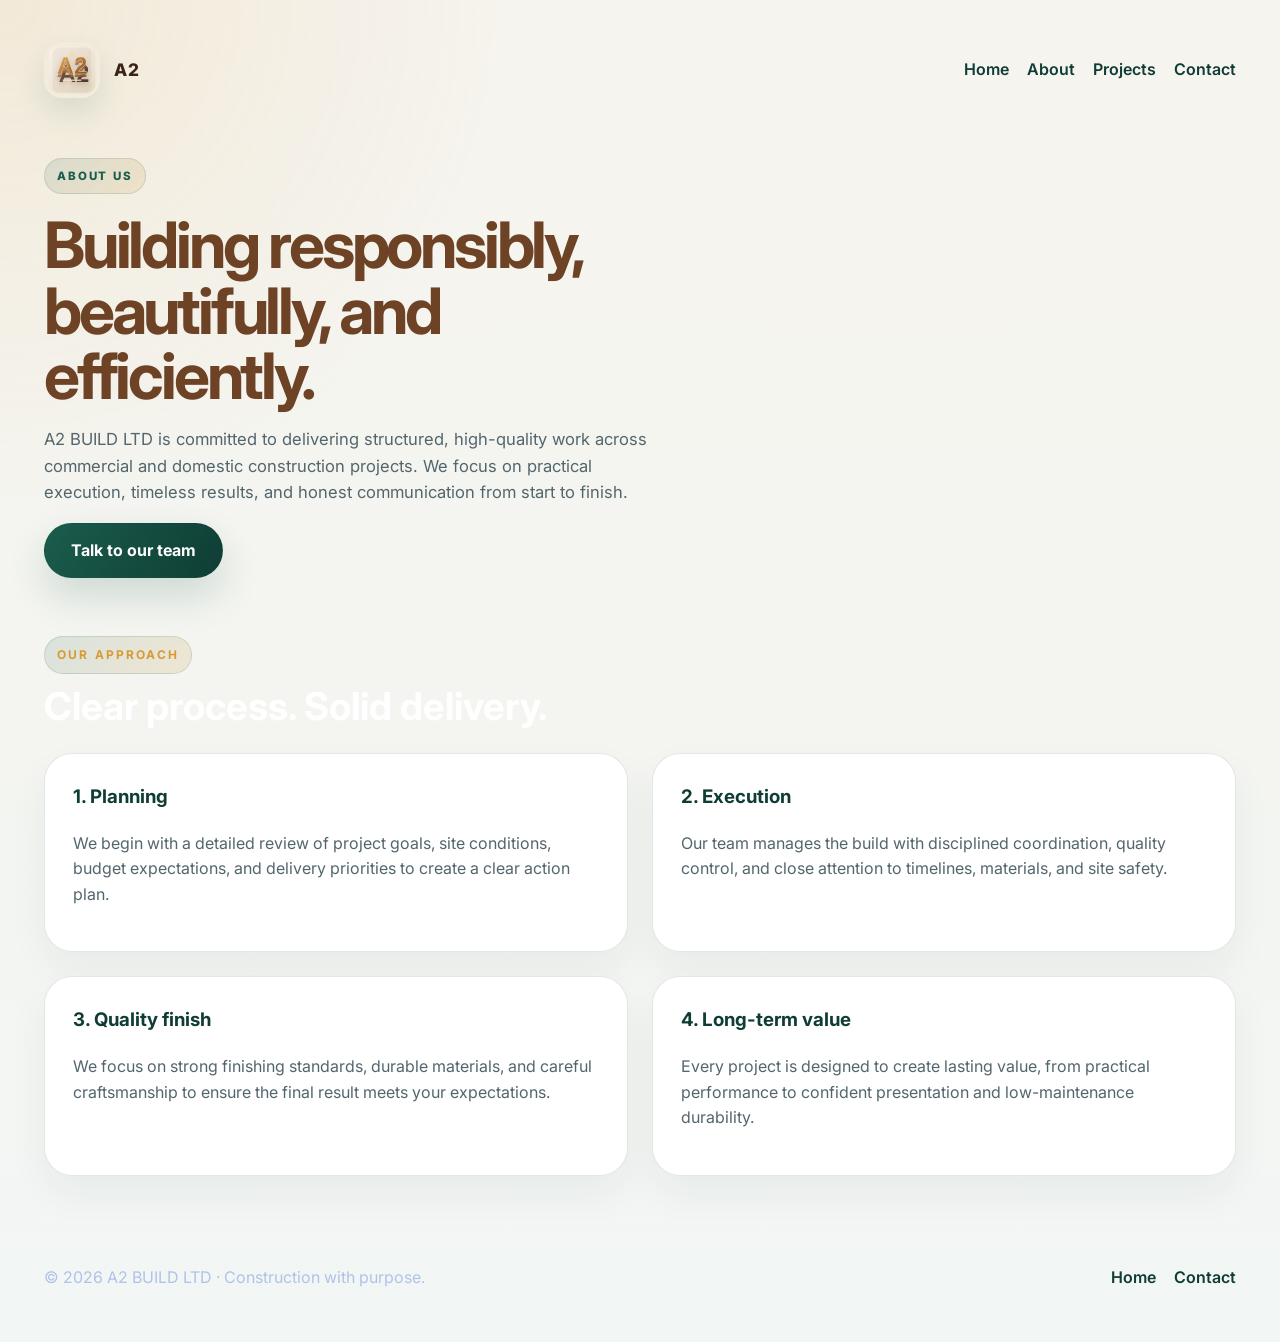
==== about.html @ e1985a69 "Initial commit for A2 BUILD LTD" ====
<!DOCTYPE html>
<html lang="en">
<head>
  <meta charset="UTF-8" />
  <meta name="viewport" content="width=device-width, initial-scale=1.0" />
  <title>About | A2 BUILD LTD</title>
  <meta name="description" content="Learn about A2 BUILD LTD and our construction approach." />
  <link rel="preconnect" href="https://fonts.googleapis.com" />
  <link rel="preconnect" href="https://fonts.gstatic.com" crossorigin />
  <link href="https://fonts.googleapis.com/css2?family=Inter:wght@400;500;600;700;800&display=swap" rel="stylesheet" />
  <link rel="stylesheet" href="styles.css" />
</head>
<body>
  <div class="page-shell">
    <header class="site-header">
      <a class="brand" href="index.html" aria-label="A2 home">
        <img src="assets/logo.svg" alt="A2 logo" class="brand-mark" />
        <span>A2</span>
      </a>
      <nav class="site-nav">
        <a href="index.html">Home</a>
        <a href="about.html">About</a>
        <a href="suggestions.html">Projects</a>
        <a href="contact.html">Contact</a>
      </nav>
    </header>

    <main>
      <section class="hero-section hero-small">
        <div class="hero-copy">
          <span class="eyebrow">About us</span>
          <h1>Building responsibly, beautifully, and efficiently.</h1>
          <p>A2 BUILD LTD is committed to delivering structured, high-quality work across commercial and domestic construction projects. We focus on practical execution, timeless results, and honest communication from start to finish.</p>
          <a class="btn btn-primary" href="contact.html">Talk to our team</a>
        </div>
      </section>

      <section class="projects-section">
        <div class="section-header">
          <span>Our approach</span>
          <h2>Clear process. Solid delivery.</h2>
        </div>
        <div class="story-grid">
          <article class="story-card">
            <h3>1. Planning</h3>
            <p>We begin with a detailed review of project goals, site conditions, budget expectations, and delivery priorities to create a clear action plan.</p>
          </article>
          <article class="story-card">
            <h3>2. Execution</h3>
            <p>Our team manages the build with disciplined coordination, quality control, and close attention to timelines, materials, and site safety.</p>
          </article>
          <article class="story-card">
            <h3>3. Quality finish</h3>
            <p>We focus on strong finishing standards, durable materials, and careful craftsmanship to ensure the final result meets your expectations.</p>
          </article>
          <article class="story-card">
            <h3>4. Long-term value</h3>
            <p>Every project is designed to create lasting value, from practical performance to confident presentation and low-maintenance durability.</p>
          </article>
        </div>
      </section>
    </main>

    <footer class="site-footer">
      <p>&copy; 2026 A2 BUILD LTD · Construction with purpose.</p>
      <div class="footer-links">
        <a href="index.html">Home</a>
        <a href="contact.html">Contact</a>
      </div>
    </footer>
  </div>
  <script src="script.js"></script>
</body>
</html>
---- styles.css ----
:root {
  color-scheme: light;
  font-family: 'Inter', sans-serif;
  color: #1f2b2d;
  background: #f5f1e7;
  --bg: #f7f4ee;
  --bg-soft: #eef4f1;
  --surface: #ffffff;
  --surface-alt: #f0f5f2;
  --surface-strong: #edf3f1;
  --border: rgba(26, 69, 52, 0.12);
  --primary: #1a5d4c;
  --primary-dark: #0f3d35;
  --primary-soft: #dfeee8;
  --accent: #d79a34;
  --accent-soft: #f5e5bf;
  --heading: #6d4225;
  --heading-deep: #3b2416;
  --text: #1f2b2d;
  --text-muted: #53666d;
  --shadow: rgba(18, 36, 31, 0.08);
}

* {
  box-sizing: border-box;
}

html {
  scroll-behavior: smooth;
}

body {
  margin: 0;
  min-height: 100vh;
  line-height: 1.6;
  background:
    radial-gradient(circle at top left, rgba(215, 154, 52, 0.12), transparent 28%),
    linear-gradient(180deg, #f6f4ee 0%, #f2f6f4 100%);
  color: var(--text-muted);
}

img {
  max-width: 100%;
  display: block;
}

.page-shell {
  max-width: 1240px;
  margin: 0 auto;
  padding: 24px 24px 36px;
}

.site-header {
  display: flex;
  align-items: center;
  justify-content: space-between;
  gap: 24px;
  padding: 18px 0 12px;
}

.brand {
  display: inline-flex;
  align-items: center;
  gap: 14px;
  text-decoration: none;
  color: var(--heading-deep);
  font-size: 1.08rem;
  font-weight: 800;
  letter-spacing: 0.04em;
}

.brand-mark {
  width: 56px;
  height: 56px;
  border-radius: 18px;
  box-shadow: 0 14px 30px rgba(26, 93, 76, 0.12);
}

.site-nav {
  display: flex;
  align-items: center;
  gap: 18px;
  flex-wrap: wrap;
}

.site-nav a,
.footer-links a {
  position: relative;
  color: var(--primary-dark);
  text-decoration: none;
  font-weight: 600;
  transition: color 0.2s ease;
}

.site-nav a::after,
.footer-links a::after {
  content: "";
  position: absolute;
  left: 0;
  bottom: -6px;
  width: 100%;
  height: 2px;
  background: linear-gradient(90deg, var(--primary), var(--accent));
  transform: scaleX(0);
  transform-origin: left;
  transition: transform 0.25s ease;
}

.site-nav a:hover::after,
.footer-links a:hover::after,
.site-nav a:hover,
.footer-links a:hover {
  color: var(--primary);
}

.site-nav a:hover::after,
.footer-links a:hover::after {
  transform: scaleX(1);
}

.hero-section {
  display: grid;
  grid-template-columns: 1.08fr 0.92fr;
  gap: 34px;
  align-items: center;
  padding: 70px 0 40px;
}

.hero-small {
  padding-top: 48px;
}

.hero-copy {
  max-width: 620px;
}

.eyebrow {
  display: inline-flex;
  align-items: center;
  gap: 10px;
  padding: 8px 12px;
  border-radius: 999px;
  background: linear-gradient(135deg, rgba(26, 93, 76, 0.12), rgba(215, 154, 52, 0.15));
  border: 1px solid rgba(26, 93, 76, 0.14);
  color: var(--primary);
  font-size: 0.72rem;
  text-transform: uppercase;
  letter-spacing: 0.16em;
  font-weight: 800;
}

.hero-copy h1 {
  margin: 18px 0 18px;
  font-size: clamp(2.6rem, 5vw, 4.4rem);
  line-height: 1.02;
  letter-spacing: -0.05em;
  color: var(--heading);
}

.hero-copy p {
  color: var(--text-muted);
  max-width: 620px;
  font-size: 1.04rem;
}

.hero-actions {
  display: flex;
  flex-wrap: wrap;
  gap: 16px;
  margin-top: 28px;
}

.btn {
  display: inline-flex;
  align-items: center;
  justify-content: center;
  min-height: 50px;
  padding: 14px 26px;
  border-radius: 999px;
  text-decoration: none;
  font-weight: 700;
  transition: transform 0.2s ease, box-shadow 0.2s ease;
  border: 1px solid transparent;
}

.btn:hover {
  transform: translateY(-2px);
}

.btn-primary {
  background: linear-gradient(120deg, var(--primary) 0%, var(--primary-dark) 100%);
  color: #ffffff;
  box-shadow: 0 18px 38px rgba(26, 93, 76, 0.18);
}

.btn-outline {
  background: #ffffff;
  border-color: rgba(26, 93, 76, 0.18);
  color: var(--primary-dark);
}

.hero-trust {
  display: flex;
  flex-wrap: wrap;
  gap: 18px;
  margin: 28px 0 0;
  padding: 0;
  list-style: none;
}

.hero-trust li {
  position: relative;
  color: var(--primary-dark);
  padding-left: 18px;
  font-weight: 600;
}

.hero-trust li::before {
  content: "";
  position: absolute;
  left: 0;
  top: 11px;
  width: 8px;
  height: 8px;
  border-radius: 50%;
  background: linear-gradient(180deg, var(--primary), var(--accent));
}

.hero-visual {
  display: flex;
  justify-content: center;
  perspective: 1200px;
}

.hero-visual img {
  width: 100%;
  height: 100%;
  object-fit: cover;
  border-radius: 32px;
  box-shadow: 0 28px 64px rgba(18, 35, 31, 0.12);
}

.showcase-card {
  position: relative;
  width: min(430px, 100%);
  min-height: 460px;
  border-radius: 32px;
  background: linear-gradient(180deg, rgba(255,255,255,0.8), rgba(239,243,240,0.9));
  border: 1px solid rgba(26, 93, 76, 0.08);
  box-shadow: 0 24px 70px rgba(20, 42, 33, 0.09);
  overflow: hidden;
  transform-style: preserve-3d;
  transition: transform 0.25s ease;
}

.showcase-card::before {
  content: "";
  position: absolute;
  inset: 18px;
  border-radius: 24px;
  border: 1px solid rgba(26, 93, 76, 0.14);
  transform: translateZ(25px);
}

.panel-header {
  display: flex;
  align-items: center;
  gap: 10px;
  padding: 22px 26px 0;
  color: var(--primary-dark);
  font-weight: 600;
}

.status-dot {
  width: 10px;
  height: 10px;
  border-radius: 50%;
  background: linear-gradient(180deg, var(--primary), var(--accent));
  box-shadow: 0 0 18px rgba(26, 93, 76, 0.35);
}

.office-visual {
  position: relative;
  height: 280px;
  margin: 20px 18px 0;
  border-radius: 28px;
  overflow: hidden;
  transform: translateZ(48px);
  background: linear-gradient(135deg, rgba(31, 86, 67, 0.12), rgba(215, 154, 52, 0.14));
}

.office-visual::before {
  content: "";
  position: absolute;
  inset: 0;
  background: url('https://images.unsplash.com/photo-1504307651254-35680f356dfd?auto=format&fit=crop&w=900&q=80') center/cover no-repeat;
  filter: saturate(0.9) contrast(1.1);
}

.building-glow {
  position: absolute;
  inset: 6% 12% 12%;
  border-radius: 20px;
  background: linear-gradient(180deg, rgba(26, 93, 76, 0.12), rgba(215, 154, 52, 0.1));
  filter: blur(18px);
}

.info-strip {
  display: grid;
  grid-template-columns: repeat(2, minmax(0, 1fr));
  gap: 12px;
  padding: 20px 26px 28px;
  transform: translateZ(56px);
}

.info-strip div {
  padding: 14px 16px;
  border-radius: 18px;
  background: rgba(255,255,255,0.7);
  border: 1px solid rgba(26, 93, 76, 0.08);
}

.info-strip small {
  display: block;
  color: var(--text-muted);
  margin-bottom: 6px;
}

.info-strip strong {
  color: var(--primary-dark);
  font-size: 1.05rem;
}

.stats-grid,
.info-grid,
.card-grid,
.suggestion-grid {
  display: grid;
  gap: 24px;
}

.stats-grid {
  grid-template-columns: repeat(3, minmax(200px, 1fr));
  margin: 20px 0 30px;
}

.stats-grid article {
  display: flex;
  flex-direction: column;
  justify-content: center;
  min-height: 160px;
  border-radius: 28px;
  background: linear-gradient(180deg, rgba(255,255,255,0.95), rgba(240,245,242,0.9));
  border: 1px solid var(--border);
  box-shadow: 0 12px 30px rgba(18, 36, 31, 0.05);
  padding: 28px 22px;
}

.stats-grid strong {
  font-size: clamp(2rem, 3vw, 2.8rem);
  color: var(--primary-dark);
  line-height: 1.1;
}

.stats-grid span {
  color: var(--text-muted);
  margin-top: 8px;
}

.info-grid {
  grid-template-columns: repeat(3, minmax(220px, 1fr));
  margin: 16px 0 52px;
}

.info-grid article,
.feature-card,
.contact-card,
.form-card,
.address-card,
.project-card {
  background: var(--surface);
  border: 1px solid var(--border);
  border-radius: 28px;
  padding: 28px;
  box-shadow: 0 18px 40px rgba(18, 36, 31, 0.05);
}

.info-grid h2,
.feature-card h3,
.address-card h3,
.contact-card h3,
.project-card h3 {
  margin: 0 0 12px;
  color: var(--heading);
}

.info-grid p,
.feature-card p,
.address-card p,
.contact-card p,
.project-card p {
  color: var(--text-muted);
}

.services-section,
.form-section,
.projects-section {
  padding-top: 18px;
}

.section-header {
  margin-bottom: 26px;
}

.section-header span {
  display: inline-block;
  padding: 8px 12px;
  margin-bottom: 12px;
  border-radius: 999px;
  background: linear-gradient(135deg, rgba(26, 93, 76, 0.12), rgba(215, 154, 52, 0.16));
  border: 1px solid rgba(26, 93, 76, 0.14);
  color: var(--primary);
  text-transform: uppercase;
  letter-spacing: 0.16em;
  font-weight: 800;
  font-size: 0.72rem;
}

.section-header h2 {
  margin: 0;
  color: var(--heading);
  font-size: clamp(2rem, 3vw, 2.6rem);
  line-height: 1.08;
}

.card-grid {
  grid-template-columns: repeat(2, minmax(260px, 1fr));
}

.feature-card {
  position: relative;
  overflow: hidden;
}

.feature-card::before {
  content: "";
  position: absolute;
  inset: 0;
  background: linear-gradient(135deg, rgba(26, 93, 76, 0.03), transparent 55%);
}

.feature-card > * {
  position: relative;
  z-index: 1;
}

.icon {
  display: inline-flex;
  align-items: center;
  justify-content: center;
  width: 52px;
  height: 52px;
  border-radius: 16px;
  background: linear-gradient(135deg, rgba(26, 93, 76, 0.08), rgba(215, 154, 52, 0.12));
  color: var(--primary);
  font-size: 0.9rem;
  font-weight: 800;
  margin-bottom: 18px;
}

.showcase-panel {
  display: grid;
  grid-template-columns: 1.1fr 0.9fr;
  gap: 26px;
  margin-top: 52px;
  align-items: center;
}

.showcase-copy {
  padding: 16px 0;
}

.showcase-copy h2 {
  color: var(--heading);
  font-size: clamp(2rem, 3vw, 2.9rem);
  margin: 14px 0 18px;
  line-height: 1.08;
}

.showcase-copy p,
.showcase-copy li {
  color: var(--text-muted);
}

.showcase-copy ul {
  margin: 20px 0 0;
  padding-left: 22px;
  display: grid;
  gap: 10px;
}

.address-card {
  background: linear-gradient(180deg, rgba(255,255,255,0.95), rgba(240,245,242,0.98));
}

.mini-detail {
  display: grid;
  gap: 6px;
  margin-top: 18px;
  padding-top: 18px;
  border-top: 1px solid rgba(26, 93, 76, 0.08);
}

.mini-detail span {
  color: var(--text-muted);
  font-size: 0.8rem;
  text-transform: uppercase;
  letter-spacing: 0.14em;
}

.mini-detail strong {
  color: var(--primary-dark);
  font-size: 0.98rem;
}

label {
  display: block;
  margin-bottom: 10px;
  font-weight: 600;
  color: var(--primary-dark);
}

input,
select,
textarea {
  width: 100%;
  padding: 14px 16px;
  border-radius: 18px;
  border: 1px solid rgba(26, 93, 76, 0.12);
  background: rgba(255,255,255,0.8);
  color: var(--text);
  outline: none;
  font: inherit;
  margin-bottom: 18px;
}

input::placeholder,
textarea::placeholder {
  color: rgba(83, 102, 109, 0.75);
}

input:focus,
select:focus,
textarea:focus {
  border-color: rgba(26, 93, 76, 0.4);
  box-shadow: 0 0 0 4px rgba(26, 93, 76, 0.08);
}

.form-card {
  max-width: 740px;
}

.contact-card {
  margin-top: 28px;
}

.contact-card ul {
  list-style: none;
  padding: 0;
  margin: 20px 0 0;
  display: grid;
  gap: 12px;
}

.contact-card li {
  color: var(--text-muted);
}

.form-status {
  min-height: 20px;
  margin-top: 10px;
  color: var(--primary);
}

.project-card {
  overflow: hidden;
  padding: 0;
}

.project-image {
  width: 100%;
  height: 230px;
  background-size: cover;
  background-position: center;
}

.project-card .project-body {
  padding: 24px 24px 28px;
}

.project-card .meta {
  display: inline-block;
  padding: 8px 12px;
  border-radius: 999px;
  background: var(--primary-soft);
  color: var(--primary-dark);
  font-size: 0.72rem;
  font-weight: 700;
  letter-spacing: 0.1em;
  text-transform: uppercase;
  margin-bottom: 14px;
}

.project-grid {
  display: grid;
  grid-template-columns: repeat(3, minmax(220px, 1fr));
  gap: 24px;
}

.story-grid {
  display: grid;
  grid-template-columns: repeat(2, minmax(240px, 1fr));
  gap: 24px;
}

.story-card {
  background: var(--surface);
  border: 1px solid var(--border);
  border-radius: 28px;
  padding: 28px;
  box-shadow: 0 18px 40px rgba(18, 36, 31, 0.05);
}

.story-card h3 {
  color: var(--primary-dark);
  margin-top: 0;
}

.site-footer {
  display: flex;
  flex-wrap: wrap;
  justify-content: space-between;
  align-items: center;
  gap: 18px;
  padding-top: 26px;
  margin-top: 46px;
  border-top: 1px solid rgba(26, 93, 76, 0.08);
  color: var(--text-muted);
}

.footer-links {
  display: flex;
  gap: 18px;
}

@media (max-width: 960px) {
  .hero-section,
  .showcase-panel {
    grid-template-columns: 1fr;
  }

  .stats-grid,
  .info-grid,
  .card-grid,
  .suggestion-grid,
  .project-grid,
  .story-grid {
    grid-template-columns: 1fr;
  }

  .site-header {
    flex-direction: column;
    align-items: flex-start;
  }
}

@media (max-width: 680px) {
  .page-shell {
    padding: 20px 18px 32px;
  }

  .hero-copy h1 {
    font-size: 2.5rem;
  }

  .site-nav,
  .hero-actions {
    flex-direction: column;
    align-items: flex-start;
  }

  .btn {
    width: 100%;
  }
}

.office-visual {
  position: relative;
  height: 280px;
  margin: 20px 18px 0;
  border-radius: 28px;
  background: radial-gradient(circle at center, rgba(90, 200, 255, 0.18), rgba(7, 17, 31, 0.6) 40%, rgba(7, 17, 31, 0.9));
  overflow: hidden;
  transform: translateZ(48px);
}

.building-glow {
  position: absolute;
  inset: 6% 12% 12%;
  border-radius: 20px;
  background: linear-gradient(180deg, rgba(125, 143, 255, 0.18), rgba(140, 232, 209, 0.08));
  filter: blur(18px);
}

.building-block {
  position: absolute;
  bottom: 16%;
  width: 24%;
  border-radius: 18px 18px 12px 12px;
  background: linear-gradient(180deg, rgba(154, 184, 255, 0.7), rgba(20, 38, 62, 0.96));
  box-shadow: inset 0 0 25px rgba(255, 255, 255, 0.08), 0 20px 35px rgba(0, 0, 0, 0.28);
}

.block-a {
  left: 18%;
  height: 48%;
}

.block-b {
  left: 38%;
  height: 62%;
  background: linear-gradient(180deg, rgba(112, 238, 218, 0.78), rgba(20, 38, 62, 0.96));
}

.block-c {
  left: 58%;
  height: 52%;
}

.info-strip {
  display: grid;
  grid-template-columns: repeat(2, minmax(0, 1fr));
  gap: 12px;
  padding: 20px 26px 28px;
  transform: translateZ(56px);
}

.info-strip div {
  padding: 14px 16px;
  border-radius: 18px;
  background: rgba(255, 255, 255, 0.04);
  border: 1px solid rgba(255, 255, 255, 0.08);
}

.info-strip small {
  display: block;
  color: var(--text-muted);
  margin-bottom: 6px;
}

.info-strip strong {
  color: #fff;
  font-size: 1.05rem;
}

.stats-grid,
.info-grid,
.card-grid,
.suggestion-grid {
  display: grid;
  gap: 24px;
}

.stats-grid {
  grid-template-columns: repeat(3, minmax(200px, 1fr));
  margin: 20px 0 30px;
}

.stats-grid article {
  display: flex;
  flex-direction: column;
  justify-content: center;
  min-height: 160px;
  border-radius: 28px;
  background: linear-gradient(180deg, rgba(17, 31, 50, 0.92), rgba(9, 18, 31, 0.92));
  border: 1px solid var(--border);
  box-shadow: 0 20px 40px rgba(7, 14, 25, 0.32);
  padding: 28px 22px;
}

.stats-grid strong {
  font-size: clamp(2rem, 3vw, 2.8rem);
  color: #fff;
  line-height: 1.1;
}

.stats-grid span {
  color: var(--text-muted);
  margin-top: 8px;
}

.info-grid {
  grid-template-columns: repeat(3, minmax(220px, 1fr));
  margin: 16px 0 52px;
}

.info-grid article,
.feature-card,
.contact-card,
.form-card,
.address-card {
  background: var(--surface);
  border: 1px solid var(--border);
  border-radius: 28px;
  padding: 28px;
  box-shadow: 0 28px 80px rgba(5, 8, 22, 0.28);
}

.info-grid h2,
.feature-card h3,
.address-card h3,
.contact-card h3 {
  margin: 0 0 12px;
  color: #ffffff;
}

.info-grid p,
.feature-card p,
.address-card p,
.contact-card p {
  color: var(--text-muted);
}

.services-section,
.form-section {
  padding-top: 18px;
}

.section-header {
  margin-bottom: 26px;
}

.section-header span {
  display: inline-block;
  color: var(--accent);
  text-transform: uppercase;
  letter-spacing: 0.18em;
  font-weight: 700;
  font-size: 0.75rem;
  margin-bottom: 12px;
}

.section-header h2 {
  margin: 0;
  color: #ffffff;
  font-size: clamp(2rem, 3vw, 2.6rem);
  line-height: 1.08;
}

.card-grid {
  grid-template-columns: repeat(2, minmax(260px, 1fr));
}

.feature-card {
  position: relative;
  overflow: hidden;
}

.feature-card::before {
  content: "";
  position: absolute;
  inset: 0;
  background: linear-gradient(135deg, rgba(92, 200, 255, 0.08), transparent 55%);
}

.feature-card > * {
  position: relative;
  z-index: 1;
}

.icon {
  display: inline-flex;
  align-items: center;
  justify-content: center;
  width: 52px;
  height: 52px;
  border-radius: 16px;
  background: linear-gradient(135deg, rgba(217, 195, 162, 0.18), rgba(179, 138, 90, 0.16));
  color: var(--accent-warm);
  font-size: 0.9rem;
  font-weight: 800;
  margin-bottom: 18px;
}

.showcase-panel {
  display: grid;
  grid-template-columns: 1.1fr 0.9fr;
  gap: 26px;
  margin-top: 52px;
  align-items: center;
}

.showcase-copy {
  padding: 16px 0;
}

.showcase-copy h2 {
  color: #fff;
  font-size: clamp(2rem, 3vw, 2.9rem);
  margin: 14px 0 18px;
  line-height: 1.08;
}

.showcase-copy p,
.showcase-copy li {
  color: var(--text-muted);
}

.showcase-copy ul {
  margin: 20px 0 0;
  padding-left: 22px;
  display: grid;
  gap: 10px;
}

.address-card {
  background: linear-gradient(180deg, rgba(17, 31, 50, 0.94), rgba(10, 18, 31, 1));
}

.mini-detail {
  display: grid;
  gap: 6px;
  margin-top: 18px;
  padding-top: 18px;
  border-top: 1px solid rgba(255, 255, 255, 0.08);
}

.mini-detail span {
  color: var(--text-muted);
  font-size: 0.8rem;
  text-transform: uppercase;
  letter-spacing: 0.14em;
}

.mini-detail strong {
  color: #fff;
  font-size: 0.98rem;
}

label {
  display: block;
  margin-bottom: 10px;
  font-weight: 600;
  color: #edf5ff;
}

input,
select,
textarea {
  width: 100%;
  padding: 14px 16px;
  border-radius: 18px;
  border: 1px solid rgba(255, 255, 255, 0.1);
  background: rgba(255, 255, 255, 0.03);
  color: #f4f7ff;
  outline: none;
  font: inherit;
  margin-bottom: 18px;
}

input::placeholder,
textarea::placeholder {
  color: rgba(223, 234, 255, 0.52);
}

input:focus,
select:focus,
textarea:focus {
  border-color: rgba(217, 195, 162, 0.72);
  box-shadow: 0 0 0 4px rgba(217, 195, 162, 0.1);
}

.form-card {
  max-width: 740px;
}

.contact-card {
  margin-top: 28px;
}

.contact-card ul {
  list-style: none;
  padding: 0;
  margin: 20px 0 0;
  display: grid;
  gap: 12px;
}

.contact-card li {
  color: var(--text-muted);
}

.form-status {
  min-height: 20px;
  margin-top: 10px;
  color: #b9f1ff;
}

.site-footer {
  display: flex;
  flex-wrap: wrap;
  justify-content: space-between;
  align-items: center;
  gap: 18px;
  padding-top: 26px;
  margin-top: 46px;
  border-top: 1px solid rgba(255, 255, 255, 0.09);
  color: #afc2ea;
}

.footer-links {
  display: flex;
  gap: 18px;
}

@media (max-width: 960px) {
  .hero-section,
  .showcase-panel {
    grid-template-columns: 1fr;
  }

  .stats-grid,
  .info-grid,
  .card-grid,
  .suggestion-grid {
    grid-template-columns: 1fr;
  }

  .site-header {
    flex-direction: column;
    align-items: flex-start;
  }
}

@media (max-width: 680px) {
  .page-shell {
    padding: 20px 18px 32px;
  }

  .hero-copy h1 {
    font-size: 2.5rem;
  }

  .site-nav,
  .hero-actions {
    flex-direction: column;
    align-items: flex-start;
  }

  .btn {
    width: 100%;
  }
}
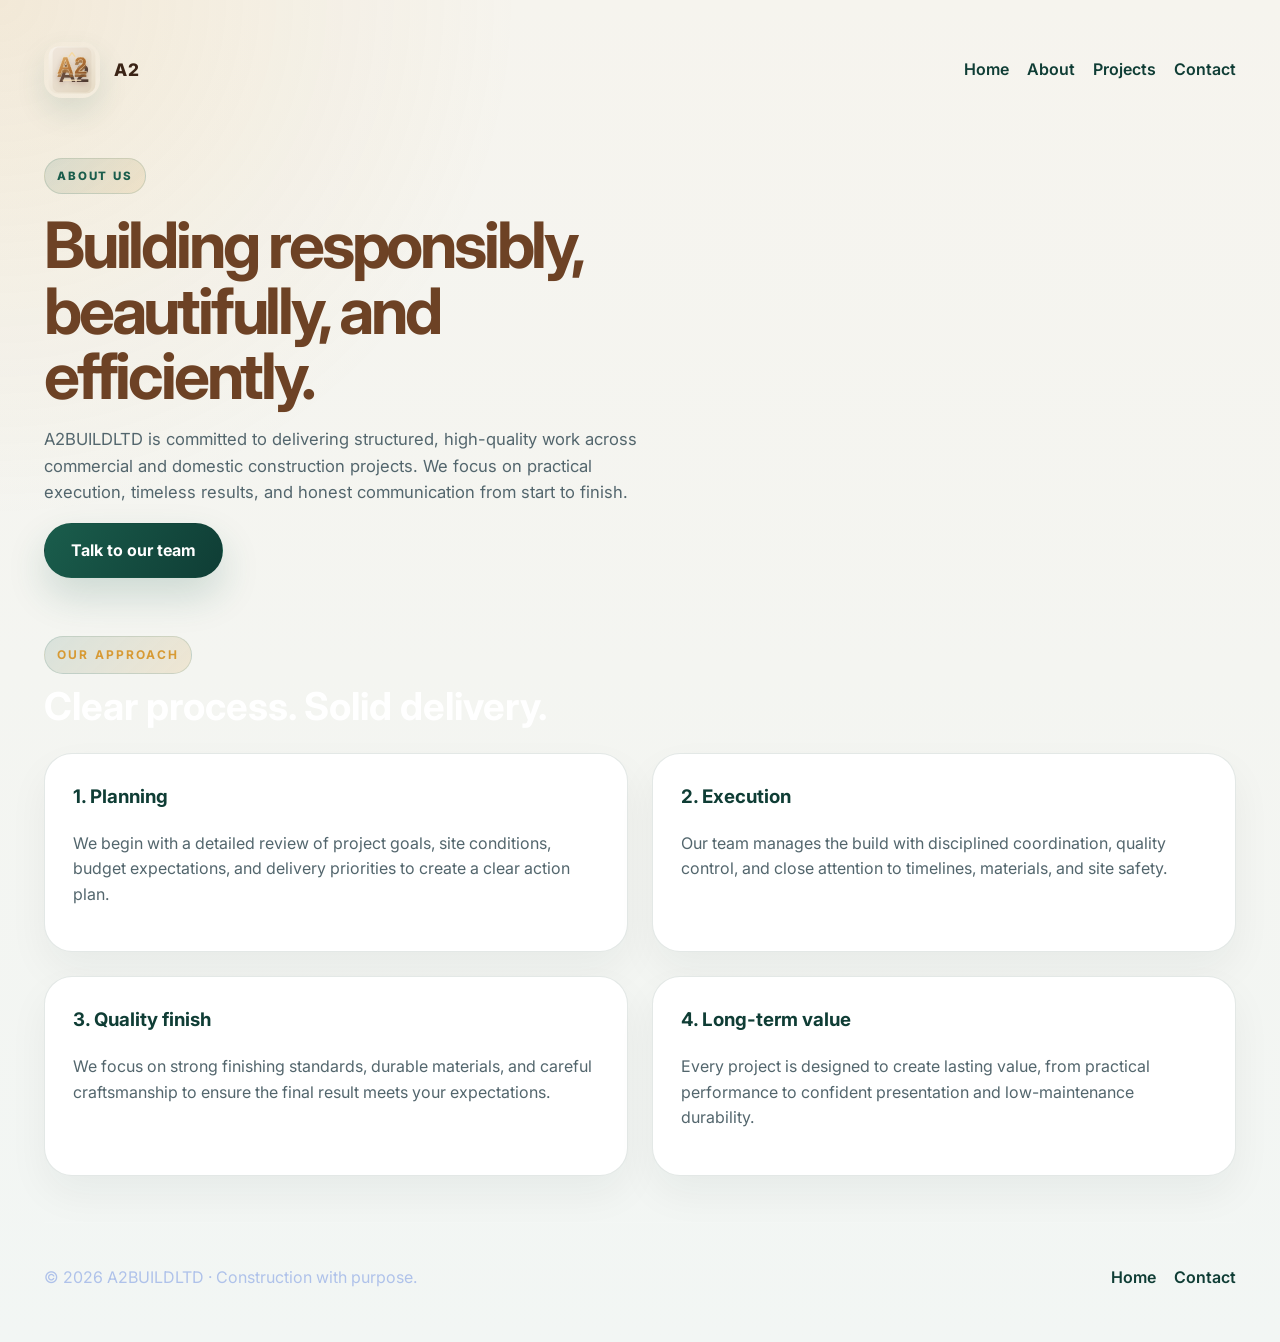
==== commit 64c3fa5c: "Update company name from A2 BUILD LTD to A2BUILDLTD" ====
--- a/about.html
+++ b/about.html
@@ -3,8 +3,8 @@
 <head>
   <meta charset="UTF-8" />
   <meta name="viewport" content="width=device-width, initial-scale=1.0" />
-  <title>About | A2 BUILD LTD</title>
-  <meta name="description" content="Learn about A2 BUILD LTD and our construction approach." />
+  <title>About | A2BUILDLTD</title>
+  <meta name="description" content="Learn about A2BUILDLTD and our construction approach." />
   <link rel="preconnect" href="https://fonts.googleapis.com" />
   <link rel="preconnect" href="https://fonts.gstatic.com" crossorigin />
   <link href="https://fonts.googleapis.com/css2?family=Inter:wght@400;500;600;700;800&display=swap" rel="stylesheet" />
@@ -30,7 +30,7 @@
         <div class="hero-copy">
           <span class="eyebrow">About us</span>
           <h1>Building responsibly, beautifully, and efficiently.</h1>
-          <p>A2 BUILD LTD is committed to delivering structured, high-quality work across commercial and domestic construction projects. We focus on practical execution, timeless results, and honest communication from start to finish.</p>
+          <p>A2BUILDLTD is committed to delivering structured, high-quality work across commercial and domestic construction projects. We focus on practical execution, timeless results, and honest communication from start to finish.</p>
           <a class="btn btn-primary" href="contact.html">Talk to our team</a>
         </div>
       </section>
@@ -62,7 +62,7 @@
     </main>
 
     <footer class="site-footer">
-      <p>&copy; 2026 A2 BUILD LTD · Construction with purpose.</p>
+      <p>&copy; 2026 A2BUILDLTD · Construction with purpose.</p>
       <div class="footer-links">
         <a href="index.html">Home</a>
         <a href="contact.html">Contact</a>
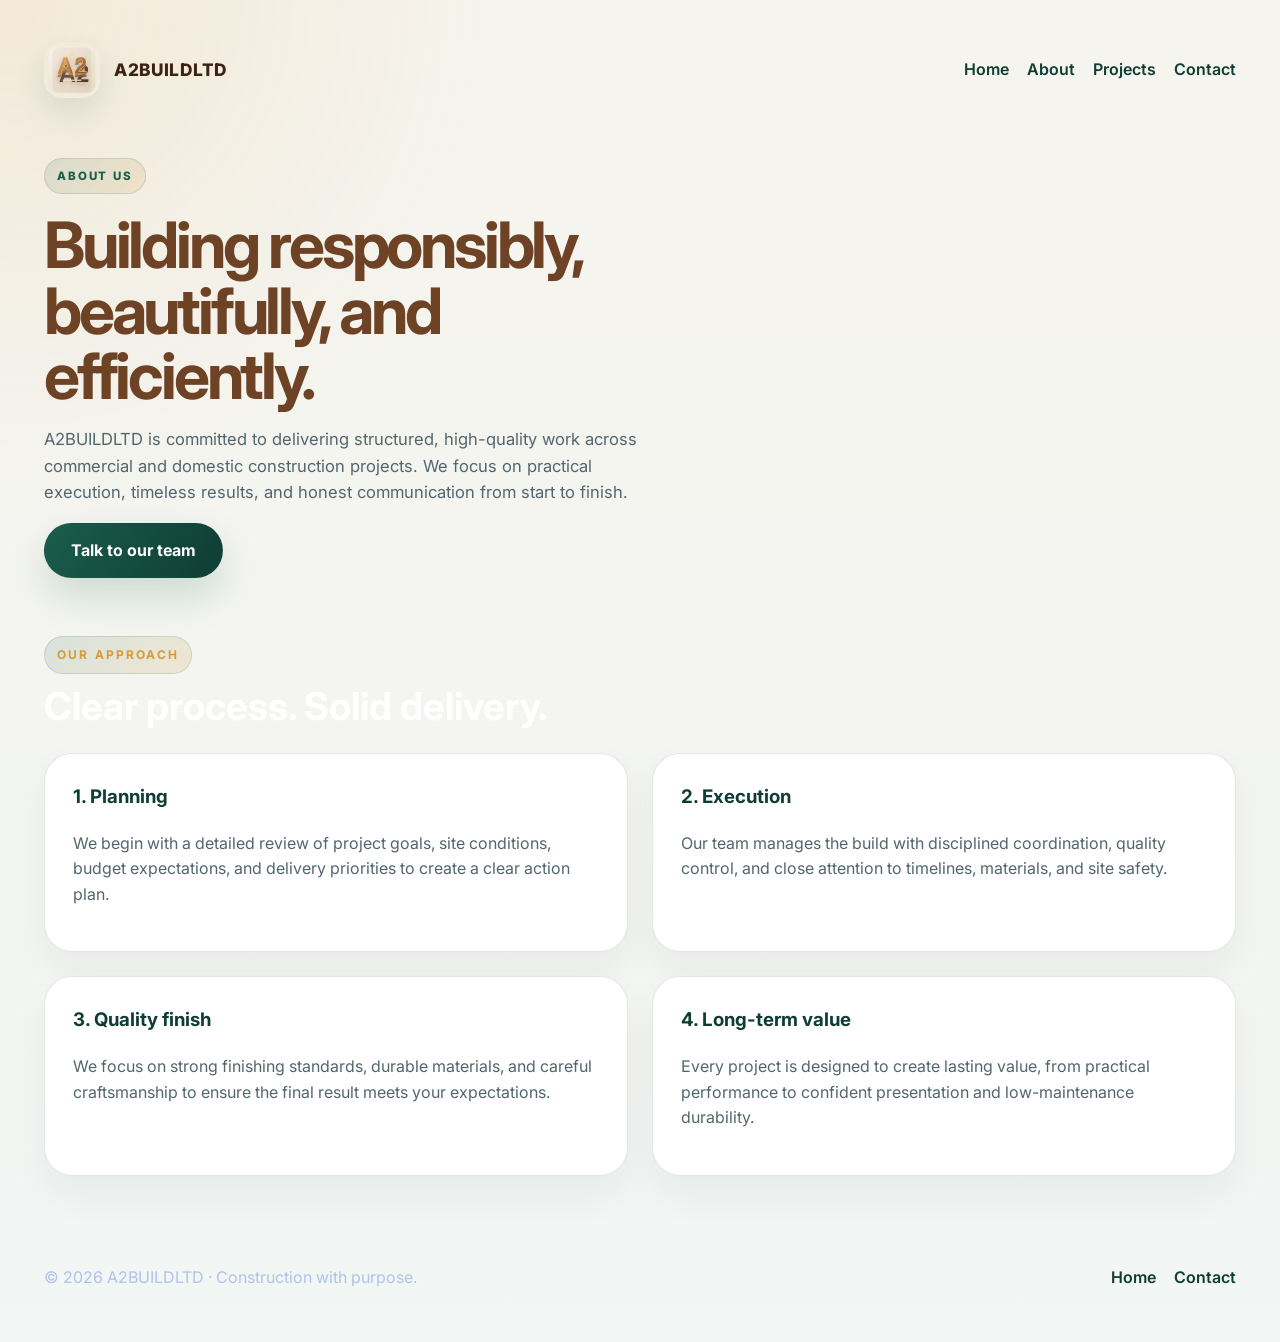
==== commit ddd1f355: "Update logo branding from A2 to A2BUILDLTD" ====
--- a/about.html
+++ b/about.html
@@ -13,9 +13,9 @@
 <body>
   <div class="page-shell">
     <header class="site-header">
-      <a class="brand" href="index.html" aria-label="A2 home">
-        <img src="assets/logo.svg" alt="A2 logo" class="brand-mark" />
-        <span>A2</span>
+      <a class="brand" href="index.html" aria-label="A2BUILDLTD home">
+        <img src="assets/logo.svg" alt="A2BUILDLTD logo" class="brand-mark" />
+        <span>A2BUILDLTD</span>
       </a>
       <nav class="site-nav">
         <a href="index.html">Home</a>
